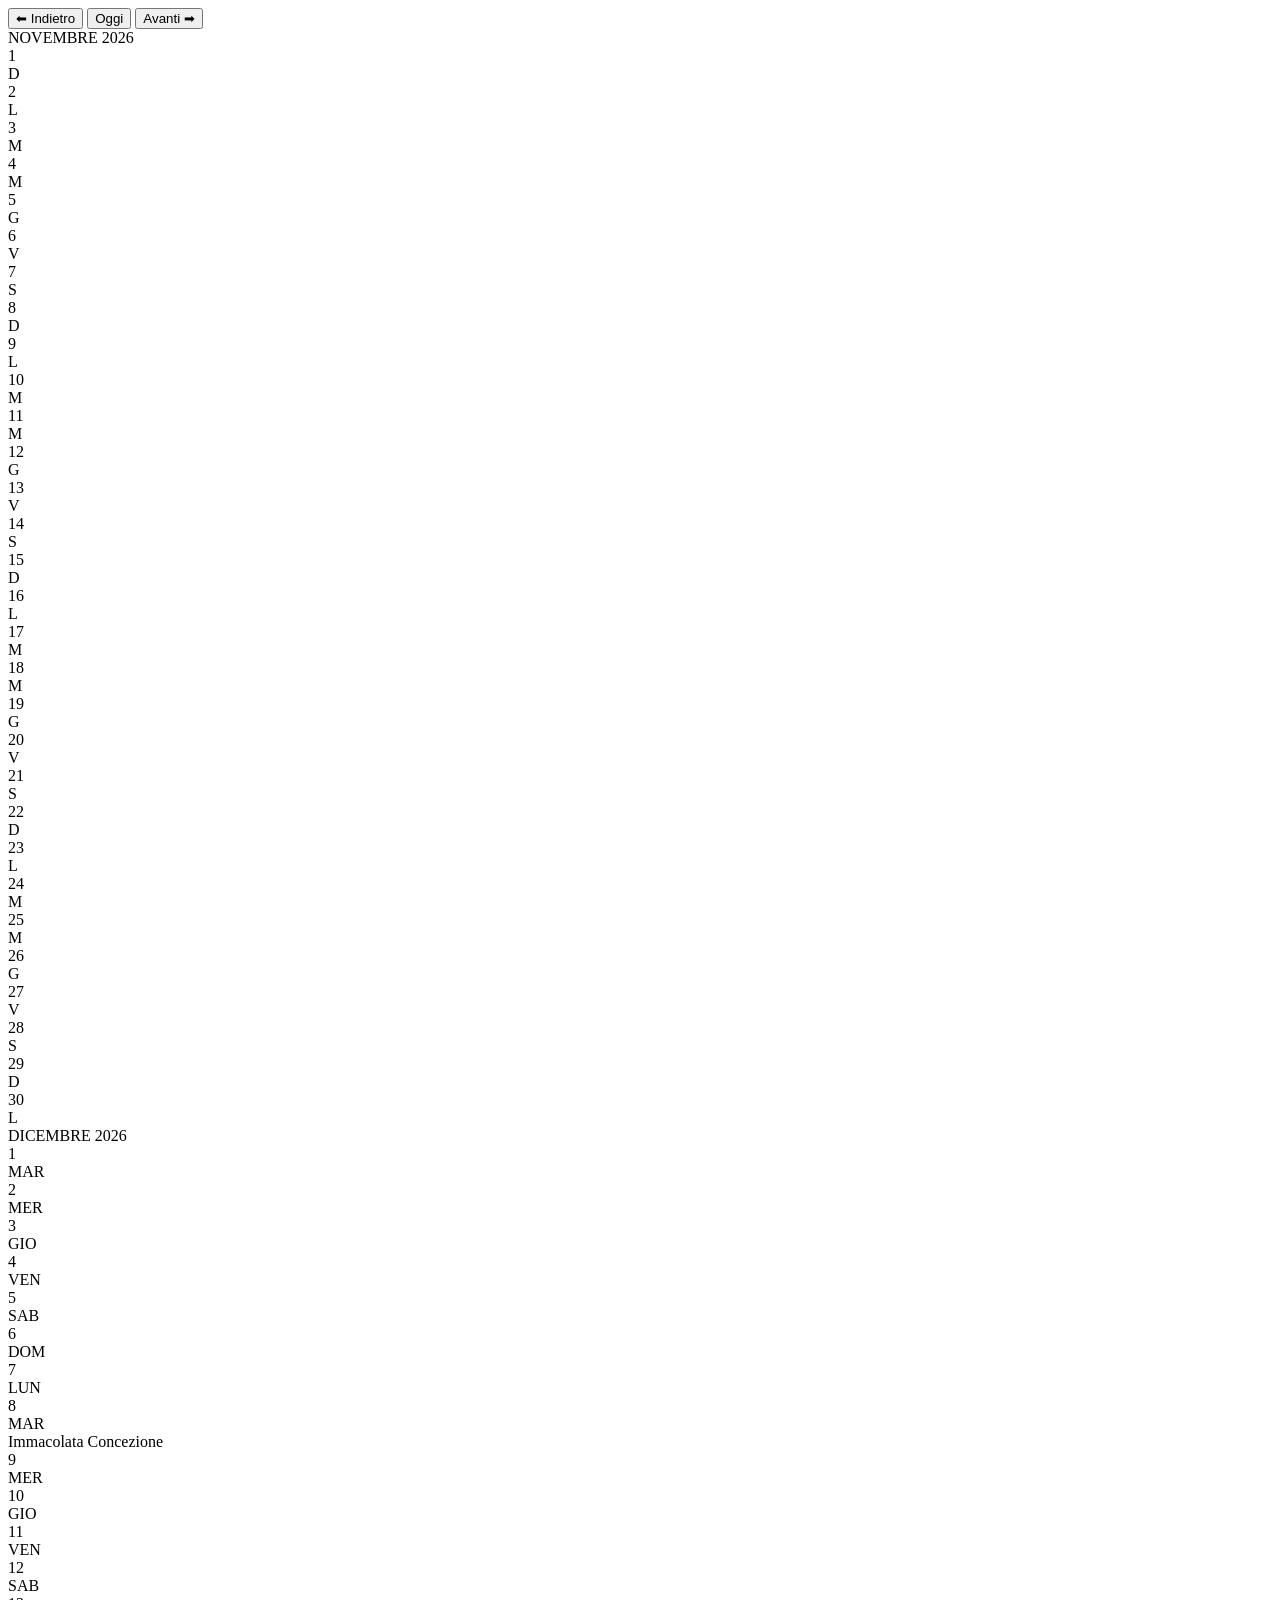
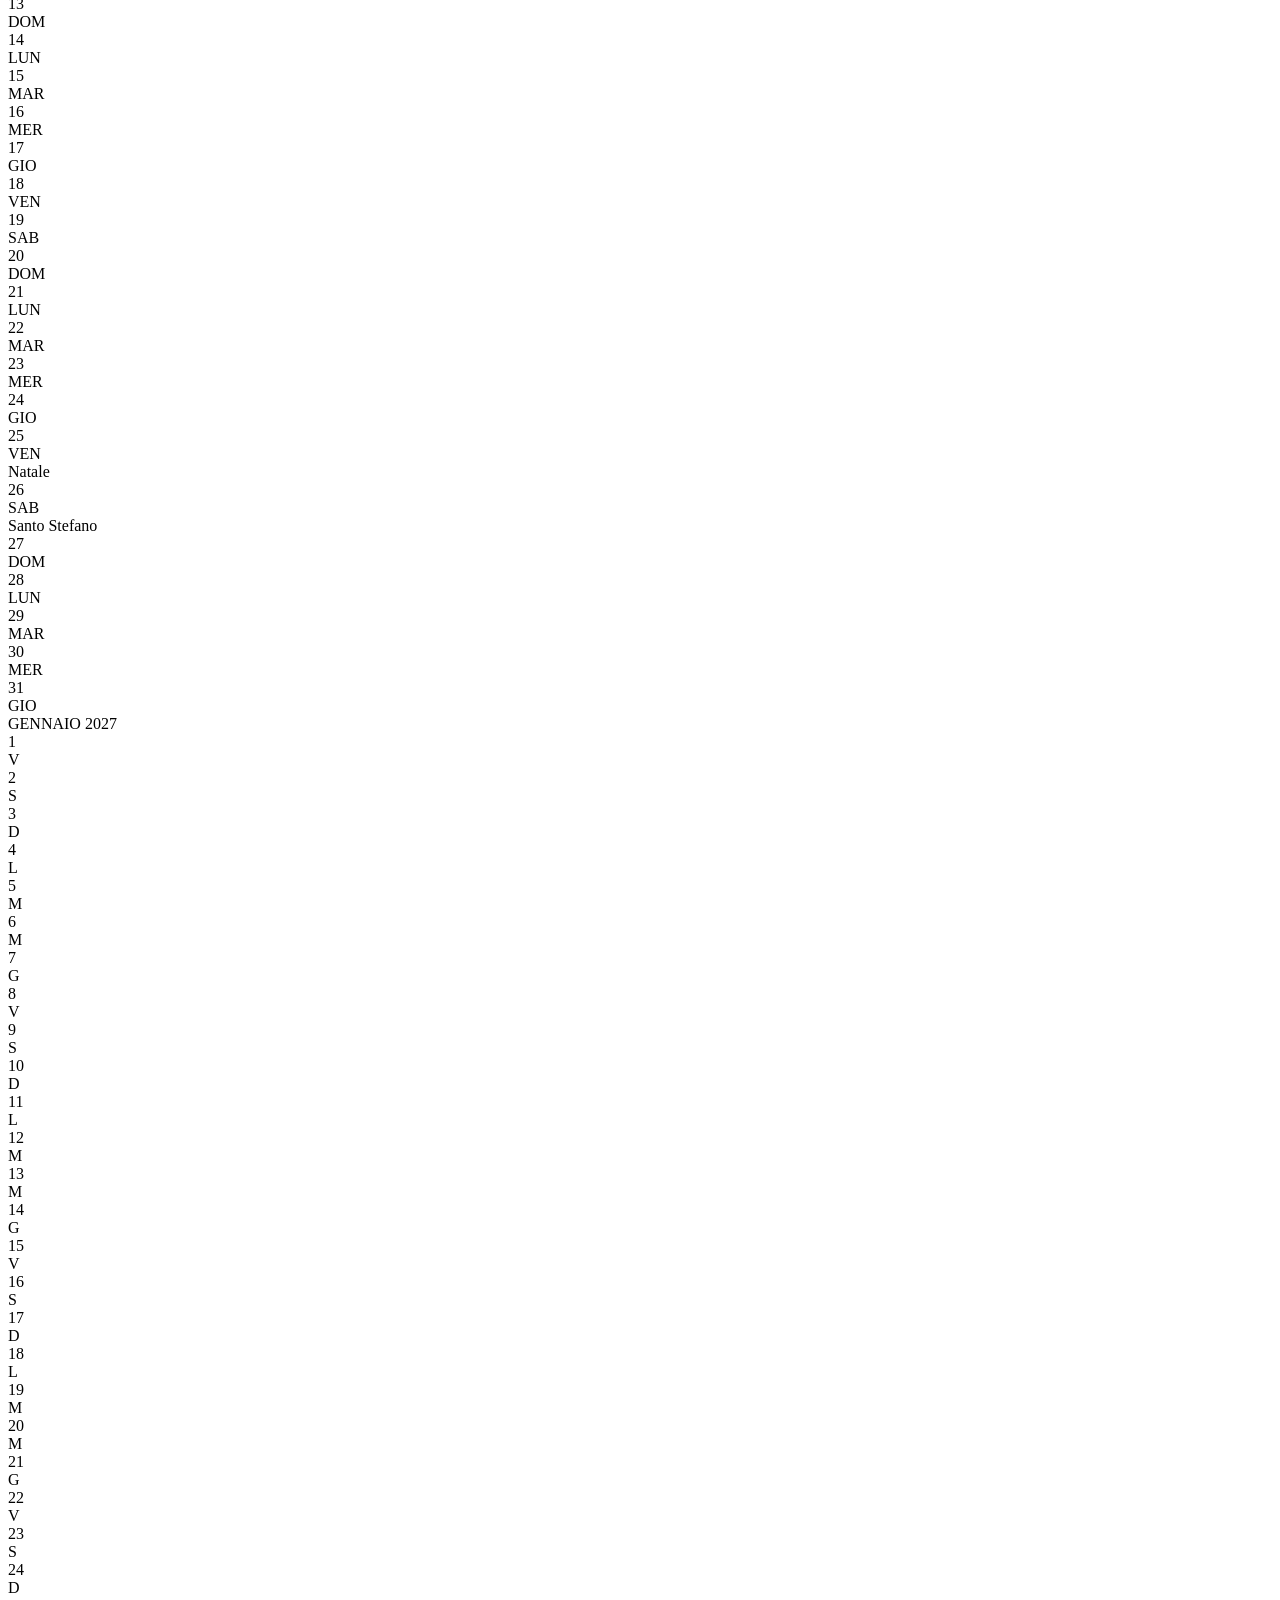
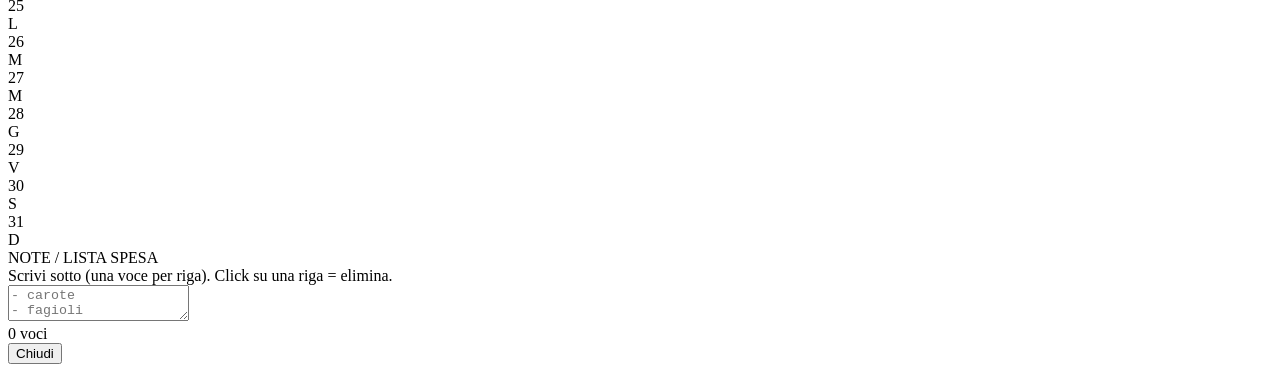
==== index.html @ e94206ba "Update index.html" ====
<!DOCTYPE html>
<html lang="it">
<head>
  <meta charset="UTF-8">
  <title>Calendario di Fabio</title>

  <!-- Viewport robusto per kiosk + mobile -->
  <meta name="viewport" content="width=device-width, initial-scale=1.0, viewport-fit=cover">

  <!-- Evita caching aggressivo lato browser (utile durante tuning) -->
  <meta http-equiv="Cache-Control" content="no-store, no-cache, must-revalidate, max-age=0">
  <meta http-equiv="Pragma" content="no-cache">
  <meta http-equiv="Expires" content="0">

  <link rel="stylesheet" href="style.css">
</head>

<body>

  <!-- WRAPPER KIOSK -->
  <div id="kiosk-root">
    <div id="calendar-app">

      <!-- CONTROLLI -->
      <div class="controls">
        <button onclick="changeMonth(-1)">⬅ Indietro</button>
        <button onclick="resetToToday()">Oggi</button>
        <button onclick="changeMonth(1)">Avanti ➡</button>
      </div>

      <div id="calendar">

        <div class="side-month">
          <div class="month-header" id="prev-month"></div>
          <div class="days" id="prev-days"></div>
        </div>

        <div class="main-month">
          <div class="month-header" id="current-month"></div>
          <div class="days" id="days"></div>
        </div>

        <div class="side-month">
          <div class="month-header" id="next-month"></div>
          <div class="days" id="next-days"></div>
        </div>

      </div>

    </div>
  </div>

  <!-- Script (defer = carica dopo il parsing HTML) -->
  <script src="script.js" defer></script>

</body>
</html>
<!-- OVERLAY NOTE / LISTA SPESA -->
<div id="notes-overlay" class="notes-overlay hidden" aria-hidden="true">
  <div class="notes-box">
    <div class="notes-header">
      <div class="notes-title">NOTE / LISTA SPESA</div>
      <div class="notes-hint">
        Scrivi sotto (una voce per riga). Click su una riga = elimina.
      </div>
    </div>

    <textarea id="notes-input" class="notes-input"
      placeholder="- carote
- fagioli
- carta igienica"></textarea>

    <div class="notes-footer">
      <div class="notes-footer-left">
        <span id="notes-count">0 voci</span>
      </div>
      <div class="notes-footer-right">
        <button id="notes-close" class="notes-btn" type="button">Chiudi</button>
      </div>
    </div>

    <div class="notes-list-wrap">
      <div id="notes-list" class="notes-list"></div>
    </div>
  </div>
</div>
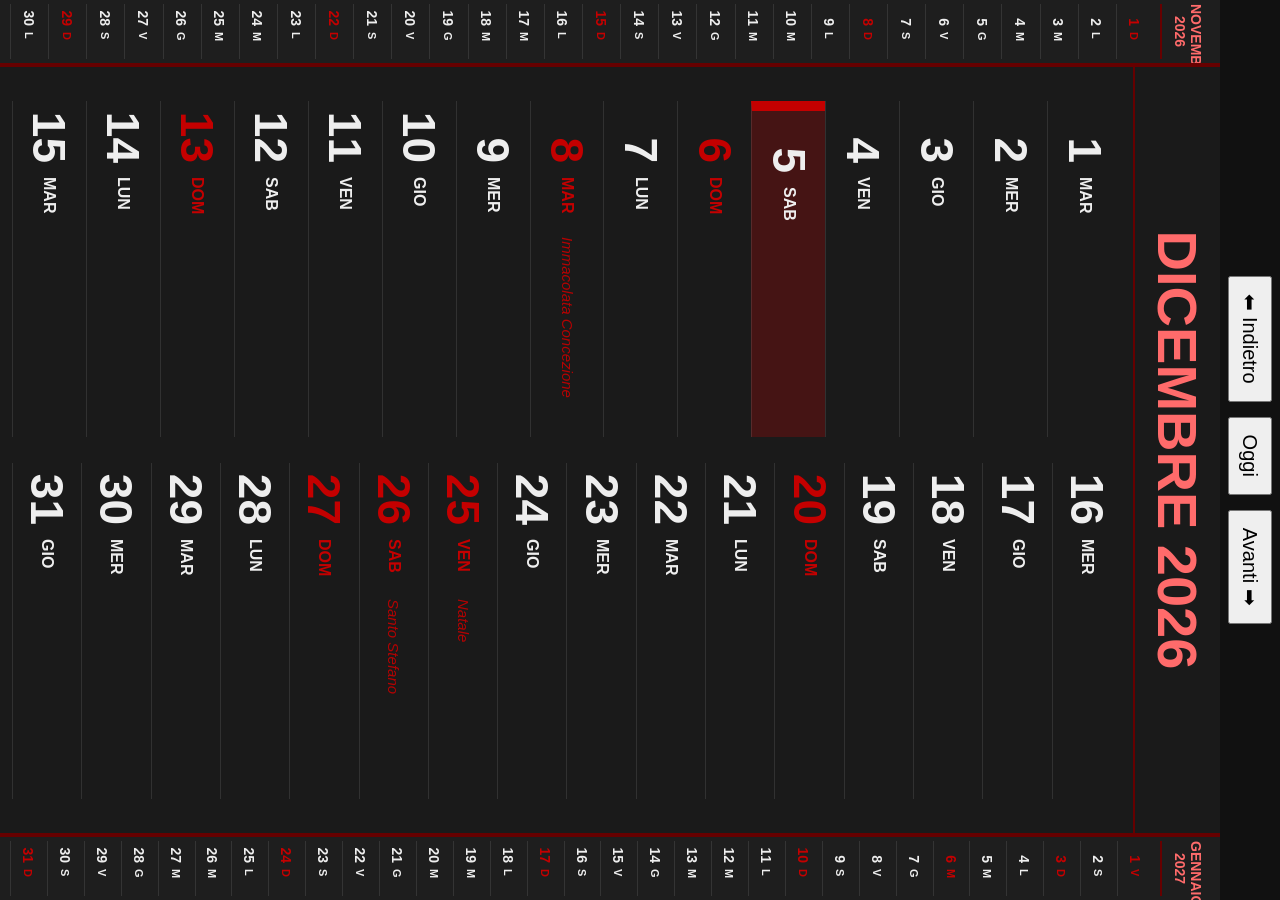
==== commit 83842755: "Update index.html" ====
--- a/index.html
+++ b/index.html
@@ -56,23 +56,19 @@
 </body>
 </html>
 <!-- OVERLAY NOTE / LISTA SPESA -->
+<!-- OVERLAY NOTE / LISTA SPESA (SOLO LETTURA) -->
 <div id="notes-overlay" class="notes-overlay hidden" aria-hidden="true">
   <div class="notes-box">
     <div class="notes-header">
       <div class="notes-title">NOTE / LISTA SPESA</div>
       <div class="notes-hint">
-        Scrivi sotto (una voce per riga). Click su una riga = elimina.
+        Solo lettura. Modifica da telefono su note.html
       </div>
     </div>
 
-    <textarea id="notes-input" class="notes-input"
-      placeholder="- carote
-- fagioli
-- carta igienica"></textarea>
-
     <div class="notes-footer">
       <div class="notes-footer-left">
-        <span id="notes-count">0 voci</span>
+        <span id="notes-count">0 righe</span>
       </div>
       <div class="notes-footer-right">
         <button id="notes-close" class="notes-btn" type="button">Chiudi</button>
@@ -80,9 +76,7 @@
     </div>
 
     <div class="notes-list-wrap">
-      <div id="notes-list" class="notes-list"></div>
+      <pre id="notes-list" class="notes-list" style="margin:0; white-space:pre-wrap; font-size:18px; line-height:1.35;"></pre>
     </div>
   </div>
 </div>
-
-
--- a/style.css
+++ b/style.css
@@ -0,0 +1,471 @@
+* { box-sizing: border-box; }
+
+:root{
+  --title-size: 56px;
+  --daynum-size: 46px;
+  --dayname-size: 16px;
+  --note-size: 15px;
+
+  --side-title-size: 14px;
+  --side-daynum-size: 14px;
+  --side-dayname-size: 11px;
+
+  --red: #c40000;
+}
+
+html, body{
+  width: 100%;
+  height: 100%;
+  overflow: hidden;
+}
+
+body{
+  margin: 0;
+  font-family: Arial, Helvetica, sans-serif;
+  background: #f4f4f4;
+  color: #111;
+}
+
+/******** CONTROLLI ********/
+.controls{
+  display: flex;
+  justify-content: center;
+  gap: 15px;
+  padding: 10px;
+}
+
+.controls button{
+  font-size: 20px;
+  padding: 8px 16px;
+  cursor: pointer;
+}
+
+/******** CALENDARIO (default non-kiosk) ********/
+#calendar{
+  display: grid;
+  grid-template-columns: 15% 70% 15%;
+  height: calc(100vh - 60px);
+  align-items: stretch;
+}
+
+/******** MESI LATERALI ********/
+.side-month{
+  background: #f1f1f1;
+  padding: 10px;
+}
+
+.side-month .month-header{
+  text-align: center;
+  font-weight: bold;
+  font-size: 20px;
+  color: #000;
+  margin-bottom: 6px;
+}
+
+.side-month .day{
+  display: flex;
+  align-items: center;
+  gap: 18px;
+  padding: 4px 0;
+  border-bottom: 1px solid #ddd;
+}
+
+.side-month .day-number{
+  width: 28px;
+  text-align: right;
+  font-weight: bold;
+  font-size: 18px;
+}
+
+.side-month .day-name{
+  font-size: 14px;
+  width: 14px;
+}
+
+/******** MESE CENTRALE ********/
+.main-month{
+  background: #fff;
+  border-left: 4px solid var(--red);
+  border-right: 4px solid var(--red);
+}
+
+.month-header{
+  text-align: center;
+  font-size: var(--title-size);
+  font-weight: bold;
+  color: var(--red);
+  padding: 14px 0;
+  border-bottom: 2px solid var(--red);
+}
+
+.days{
+  display: grid;
+  grid-template-columns: 1fr 1fr; /* 1-15 / 16-fine */
+  padding: 12px 28px;
+  gap: 24px;
+}
+
+.month-half .day{
+  display: flex;
+  align-items: center;
+  gap: 14px;
+  padding: 7px 0;
+  border-bottom: 1px solid #ddd;
+}
+
+.day-number{
+  font-size: var(--daynum-size);
+  font-weight: bold;
+  width: 62px;
+  text-align: right;
+}
+
+.day-name{
+  font-weight: bold;
+  width: 46px;
+  font-size: var(--dayname-size);
+}
+
+.holiday,
+.birthday{
+  font-size: var(--note-size);
+  font-style: italic;
+  opacity: 0.9;
+}
+
+/******** STATI ********/
+.sunday{ color: var(--red); }
+
+.today{
+  background: rgba(196,0,0,0.25);
+  border-left: 10px solid var(--red);
+  padding-left: 10px;
+}
+
+/******** NOTTE ********/
+body.night{
+  background: #111;
+  color: #eee;
+}
+
+body.night .main-month{
+  background: #1a1a1a;
+  border-color: #660000;
+}
+
+body.night .month-header{
+  color: #ff6b6b;
+  border-color: #660000;
+}
+
+body.night .side-month{
+  background: #1e1e1e;
+}
+
+body.night .month-half .day{
+  border-bottom: 1px solid rgba(255,255,255,0.10);
+}
+
+body.night .side-month .day{
+  border-bottom: 1px solid rgba(255,255,255,0.10);
+}
+
+/******** MOBILE ********/
+@media (max-width: 900px){
+  #calendar{
+    display: flex;
+    overflow-x: auto;
+  }
+  .side-month, .main-month{
+    min-width: 100vw;
+  }
+}
+
+/* ================================
+   KIOSK ROOT + ROTAZIONE
+   ================================ */
+
+#kiosk-root{
+  position: fixed;
+  inset: 0;
+  overflow: hidden;
+  background: inherit;
+}
+
+#calendar-app{
+  position: absolute;
+  top: 50%;
+  left: 50%;
+  transform-origin: center center;
+}
+
+/* stato normale */
+#calendar-app.normal{
+  transform: translate(-50%, -50%);
+  width: 100vw;
+  height: 100vh;
+}
+
+/* stato ruotato */
+#calendar-app.rotated{
+  transform: translate(-50%, -50%) rotate(90deg);
+  width: 100vh;
+  height: 100vw;
+
+  display: flex;
+  flex-direction: column;
+}
+
+/* controls sopra */
+#calendar-app.rotated .controls{
+  flex: 0 0 auto;
+  padding: 8px;
+}
+
+/* calendario deve riempire tutta l'altezza restante */
+#calendar-app.rotated #calendar{
+  flex: 1 1 auto;
+  height: 100% !important;
+  min-height: 0;
+  width: 100%;
+  max-width: 100%;
+
+  /* centrale enorme, laterali stretti */
+  grid-template-columns: 7% 86% 7%;
+  align-items: stretch;
+}
+
+/* ====== FIX CHIAVE: tutte le 3 colonne devono allungarsi fino in fondo ====== */
+#calendar-app.rotated .side-month,
+#calendar-app.rotated .main-month{
+  height: 100%;
+  display: flex;
+  flex-direction: column;
+  min-height: 0;
+}
+
+/* header fisso, lista giorni prende tutto lo spazio */
+#calendar-app.rotated .side-month .month-header,
+#calendar-app.rotated .main-month .month-header{
+  flex: 0 0 auto;
+}
+
+#calendar-app.rotated .side-month .days,
+#calendar-app.rotated .main-month .days{
+  flex: 1 1 auto;
+  min-height: 0;
+}
+
+/* ====== FIX CHIAVE: il mese centrale deve "stirare" le righe e riempire ====== */
+#calendar-app.rotated .main-month .days{
+  padding: 12px 34px;
+  gap: 26px;
+}
+
+/* rendiamo i due contenitori (1-15) e (16-fine) griglie con righe elastiche */
+#calendar-app.rotated .main-month .month-half{
+  display: grid;
+  grid-auto-rows: 1fr;   /* ogni giorno si prende una quota di altezza */
+  align-content: stretch;
+}
+
+/* ogni riga occupa tutto e la linea di separazione resta "lunga" */
+#calendar-app.rotated .main-month .month-half .day{
+  padding: 0;                     /* lasciamo che sia l’altezza a fare da spaziatura */
+  align-items: center;
+  border-bottom: 1px solid rgba(255,255,255,0.10);
+}
+
+/* in tema chiaro, riga più visibile */
+body:not(.night) #calendar-app.rotated .main-month .month-half .day{
+  border-bottom: 1px solid rgba(0,0,0,0.12);
+}
+
+/* laterali: verticali compatti ma pieni fino in fondo */
+#calendar-app.rotated .side-month{
+  padding: 6px 4px;
+}
+
+#calendar-app.rotated .side-month .month-header{
+  font-size: var(--side-title-size);
+  margin-bottom: 4px;
+}
+
+#calendar-app.rotated .side-month .days{
+  display: grid;
+  grid-template-columns: 1fr;
+  grid-auto-rows: 1fr;  /* anche loro “stirano” e riempiono lo spazio */
+  gap: 2px;
+  padding: 4px 0;
+}
+
+#calendar-app.rotated .side-month .day{
+  gap: 6px;
+  padding: 0;
+  border-bottom: 1px solid rgba(0,0,0,0.12);
+}
+
+body.night #calendar-app.rotated .side-month .day{
+  border-bottom: 1px solid rgba(255,255,255,0.10);
+}
+
+#calendar-app.rotated .side-month .day-number{
+  font-size: var(--side-daynum-size);
+  width: 22px;
+}
+
+#calendar-app.rotated .side-month .day-name{
+  font-size: var(--side-dayname-size);
+  width: 12px;
+}
+
+/* mese centrale più leggibile */
+#calendar-app.rotated .month-header{
+  font-size: 56px;
+  padding: 10px 0;
+}
+
+#calendar-app.rotated .day-number{
+  font-size: 46px;
+  width: 62px;
+}
+
+/* Nasconde eventuali overlay debug */
+#debug-orientation, #kiosk-diag{
+  display: none !important;
+}
+/* ===== OVERLAY NOTE / LISTA SPESA ===== */
+.notes-overlay {
+  position: fixed;
+  inset: 0;
+  background: rgba(0,0,0,0.65);
+  display: flex;
+  align-items: center;
+  justify-content: center;
+  z-index: 9999;
+}
+
+.notes-overlay.hidden {
+  display: none;
+}
+
+.notes-box {
+  width: min(900px, 92vw);
+  height: min(520px, 88vh);
+  background: #111;
+  color: #fff;
+  border-radius: 16px;
+  box-shadow: 0 20px 60px rgba(0,0,0,0.6);
+  padding: 16px;
+  display: flex;
+  flex-direction: column;
+  gap: 10px;
+}
+
+.notes-header .notes-title {
+  font-size: 22px;
+  font-weight: 700;
+  letter-spacing: 0.5px;
+}
+
+.notes-header .notes-hint {
+  opacity: 0.75;
+  font-size: 14px;
+  margin-top: 4px;
+}
+
+.notes-input {
+  width: 100%;
+  height: 120px;
+  resize: none;
+  border-radius: 12px;
+  border: 1px solid rgba(255,255,255,0.15);
+  background: rgba(255,255,255,0.06);
+  color: #fff;
+  padding: 12px;
+  font-size: 18px;
+  line-height: 1.3;
+  outline: none;
+}
+
+.notes-input:focus {
+  border-color: rgba(255,255,255,0.35);
+}
+
+.notes-footer {
+  display: flex;
+  align-items: center;
+  justify-content: space-between;
+  gap: 10px;
+}
+
+.notes-btn {
+  border: 0;
+  border-radius: 12px;
+  padding: 10px 14px;
+  font-size: 16px;
+  cursor: pointer;
+  background: rgba(255,255,255,0.15);
+  color: #fff;
+}
+
+.notes-btn:active {
+  transform: translateY(1px);
+}
+
+.notes-list-wrap {
+  flex: 1;
+  overflow: auto;
+  border-radius: 12px;
+  border: 1px solid rgba(255,255,255,0.12);
+  background: rgba(255,255,255,0.04);
+  padding: 10px;
+}
+
+.notes-list {
+  display: flex;
+  flex-direction: column;
+  gap: 8px;
+}
+
+.notes-item {
+  padding: 10px 12px;
+  border-radius: 10px;
+  background: rgba(255,255,255,0.06);
+  font-size: 18px;
+  cursor: pointer;
+  user-select: none;
+}
+
+.notes-item:hover {
+  background: rgba(255,255,255,0.10);
+}
+
+.notes-item .small {
+  opacity: 0.7;
+  font-size: 12px;
+  margin-left: 8px;
+}
+.event{
+  margin-top: 4px;
+  font-size: 13px;
+  font-weight: 800;
+  color: #9fe3ff;
+}
+.event.done{
+  text-decoration: line-through;
+  opacity: .6;
+}
+/* FIX OVERLAY NOTE quando calendario è ruotato */
+#calendar-app.rotated ~ #notes-overlay,
+#calendar-app.rotated + #notes-overlay,
+#calendar-app.rotated #notes-overlay,
+body.rotated #notes-overlay{
+  transform: rotate(-90deg);
+  transform-origin: center center;
+  width: 100vh;
+  height: 100vw;
+}
+
+
+
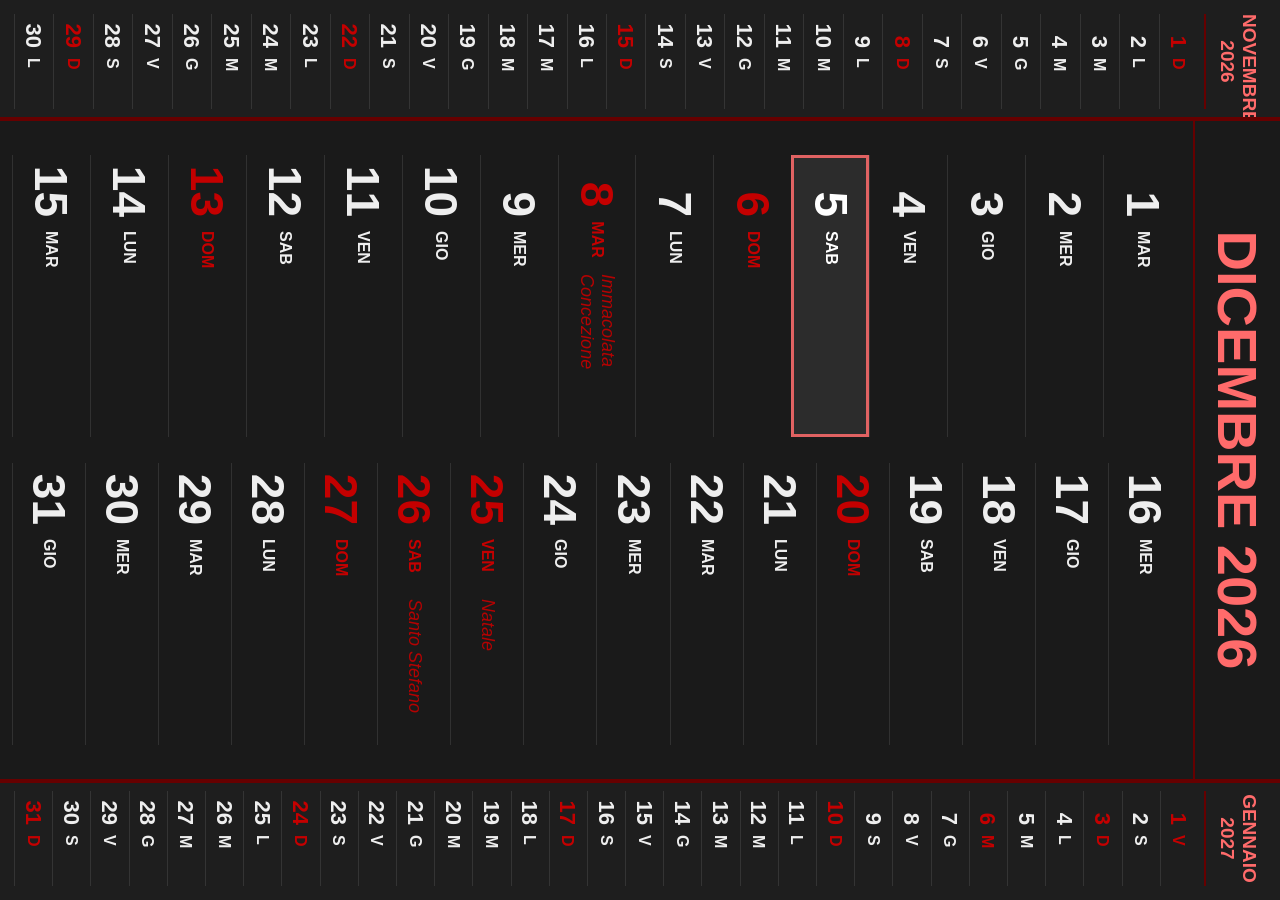
==== commit 555126f6: "Update index.html2" ====
--- a/index.html
+++ b/index.html
@@ -4,10 +4,8 @@
   <meta charset="UTF-8">
   <title>Calendario di Fabio</title>
 
-  <!-- Viewport robusto per kiosk + mobile -->
   <meta name="viewport" content="width=device-width, initial-scale=1.0, viewport-fit=cover">
 
-  <!-- Evita caching aggressivo lato browser (utile durante tuning) -->
   <meta http-equiv="Cache-Control" content="no-store, no-cache, must-revalidate, max-age=0">
   <meta http-equiv="Pragma" content="no-cache">
   <meta http-equiv="Expires" content="0">
@@ -47,16 +45,8 @@
 
       </div>
 
-    </div>
-  </div>
-
-  <!-- Script (defer = carica dopo il parsing HTML) -->
-  <script src="script.js" defer></script>
-
-</body>
-</html>
-<!-- OVERLAY NOTE / LISTA SPESA -->
-<!-- OVERLAY NOTE / LISTA SPESA (SOLO LETTURA) -->
+      <!-- OVERLAY NOTE / LISTA SPESA (SOLO LETTURA) -->
+    <!-- OVERLAY NOTE / LISTA SPESA (SOLO LETTURA) -->
 <div id="notes-overlay" class="notes-overlay hidden" aria-hidden="true">
   <div class="notes-box">
     <div class="notes-header">
@@ -76,7 +66,14 @@
     </div>
 
     <div class="notes-list-wrap">
-      <pre id="notes-list" class="notes-list" style="margin:0; white-space:pre-wrap; font-size:18px; line-height:1.35;"></pre>
+      <pre id="notes-list" class="notes-list"></pre>
     </div>
   </div>
 </div>
+      
+    </div>
+  </div>
+
+  <script src="script.js" defer></script>
+</body>
+</html>
--- a/style.css
+++ b/style.css
@@ -4,11 +4,11 @@
   --title-size: 56px;
   --daynum-size: 46px;
   --dayname-size: 16px;
-  --note-size: 15px;
-
-  --side-title-size: 14px;
-  --side-daynum-size: 14px;
-  --side-dayname-size: 11px;
+  --note-size: 18px;
+
+  --side-title-size: 19px;
+  --side-daynum-size: 22px;
+  --side-dayname-size: 16px;
 
   --red: #c40000;
 }
@@ -43,7 +43,7 @@
 /******** CALENDARIO (default non-kiosk) ********/
 #calendar{
   display: grid;
-  grid-template-columns: 15% 70% 15%;
+  grid-template-columns: 20% 60% 20%;
   height: calc(100vh - 60px);
   align-items: stretch;
 }
@@ -137,9 +137,26 @@
 .sunday{ color: var(--red); }
 
 .today{
-  background: rgba(196,0,0,0.25);
-  border-left: 10px solid var(--red);
-  padding-left: 10px;
+  background: rgba(255, 230, 230, 0.95);   /* molto chiaro, leggibile */
+  outline: 3px solid rgba(196,0,0,0.75);   /* bordo pulito */
+  outline-offset: -3px;
+  border-left: 0;
+  padding-left: 0;
+}
+
+/******** EVENTI ********/
+.event{
+  margin-top: 4px;
+  font-size: 18px;          /* NOTE PIÙ GRANDI */
+  font-weight: 800;
+  color: #111;              /* leggibile su bianco e su “oggi” */
+}
+body.night .event{
+  color: #9fe3ff;           /* di notte resta come piace a te */
+}
+.event.done{
+  text-decoration: line-through;
+  opacity: .6;
 }
 
 /******** NOTTE ********/
@@ -170,14 +187,159 @@
   border-bottom: 1px solid rgba(255,255,255,0.10);
 }
 
-/******** MOBILE ********/
+/* ===== TODAY in modalità NOTTE (tutte le versioni: mobile + schermo) ===== */
+body.night .today{
+  background: rgba(255, 255, 255, 0.08);
+  outline: 3px solid rgba(255, 107, 107, 0.85);
+  outline-offset: -3px;
+}
+
+body.night .today .day-number,
+body.night .today .day-name{
+  color: #ffffff;
+}
+
+body.night .today .event{
+  color: #ffffff;
+}
+
+/******** MOBILE: SOLO MESE CORRENTE ********/
 @media (max-width: 900px){
+
+  html,
+  body{
+    width: 100%;
+    height: auto !important;
+    min-height: 100dvh;
+    overflow-x: hidden !important;
+    overflow-y: auto !important;
+  }
+
+  body{
+    position: static !important;
+  }
+
+  #kiosk-root{
+    position: static !important;
+    inset: auto !important;
+    overflow: visible !important;
+    width: 100%;
+    height: auto !important;
+    min-height: 100%;
+  }
+
+  #calendar-app{
+    position: static !important;
+    top: auto !important;
+    left: auto !important;
+    transform: none !important;
+    transform-origin: initial !important;
+    width: 100% !important;
+    height: auto !important;
+    display: block !important;
+  }
+
+  #calendar-app.normal,
+  #calendar-app.rotated{
+    position: static !important;
+    top: auto !important;
+    left: auto !important;
+    transform: none !important;
+    width: 100% !important;
+    height: auto !important;
+    display: block !important;
+  }
+
+  /* su telefono i controlli restano visibili */
+  #calendar-app.rotated .controls{
+    display: flex !important;
+  }
+
+  /* nasconde mesi laterali */
+  .side-month{
+    display: none !important;
+  }
+
   #calendar{
+    display: block !important;
+    width: 100% !important;
+    height: auto !important;
+    min-height: auto !important;
+    overflow: visible !important;
+  }
+
+  .main-month{
+    display: block !important;
+    width: 100% !important;
+    border-left: 0;
+    border-right: 0;
+    min-height: auto !important;
+    height: auto !important;
+  }
+
+  .controls{
     display: flex;
-    overflow-x: auto;
-  }
-  .side-month, .main-month{
-    min-width: 100vw;
+    justify-content: center;
+    gap: 8px;
+    padding: 18px 8px 10px 8px;
+    flex-wrap: nowrap;
+    position: sticky;
+    top: 0;
+    z-index: 20;
+    background: inherit;
+  }
+
+  .controls button{
+    font-size: 16px;
+    padding: 8px 10px;
+  }
+
+  .main-month .month-header{
+    font-size: 32px;
+    padding: 10px 0;
+  }
+
+  /* una sola colonna verticale */
+  .days{
+    display: block !important;
+    padding: 10px 12px 24px 12px;
+  }
+
+  .month-half{
+    display: block !important;
+  }
+
+  .month-half .day{
+    gap: 8px;
+    padding: 6px 0;
+  }
+
+  .day-number{
+    font-size: 34px;
+    width: 44px;
+  }
+
+  .day-name{
+    font-size: 13px;
+    width: 34px;
+  }
+
+  .holiday,
+  .birthday{
+    font-size: 14px;
+  }
+
+  .event{
+    font-size: 14px;
+    margin-top: 2px;
+  }
+
+  .today{
+    outline-width: 2px;
+  }
+
+  body.night .today{
+    outline-width: 2px;
   }
 }
 
@@ -218,8 +380,7 @@
 
 /* controls sopra */
 #calendar-app.rotated .controls{
-  flex: 0 0 auto;
-  padding: 8px;
+  display: none;
 }
 
 /* calendario deve riempire tutta l'altezza restante */
@@ -231,7 +392,7 @@
   max-width: 100%;
 
   /* centrale enorme, laterali stretti */
-  grid-template-columns: 7% 86% 7%;
+  grid-template-columns: 13% 74% 13%;
   align-items: stretch;
 }
 
@@ -265,13 +426,13 @@
 /* rendiamo i due contenitori (1-15) e (16-fine) griglie con righe elastiche */
 #calendar-app.rotated .main-month .month-half{
   display: grid;
-  grid-auto-rows: 1fr;   /* ogni giorno si prende una quota di altezza */
+  grid-auto-rows: 1fr;
   align-content: stretch;
 }
 
 /* ogni riga occupa tutto e la linea di separazione resta "lunga" */
 #calendar-app.rotated .main-month .month-half .day{
-  padding: 0;                     /* lasciamo che sia l’altezza a fare da spaziatura */
+  padding: 0;
   align-items: center;
   border-bottom: 1px solid rgba(255,255,255,0.10);
 }
@@ -283,7 +444,25 @@
 
 /* laterali: verticali compatti ma pieni fino in fondo */
 #calendar-app.rotated .side-month{
-  padding: 6px 4px;
+  padding: 10px 6px;
+}
+
+/* =========================
+   OFFSET LATERALI (RUOTATO)
+   - sinistra: mese precedente
+   - destra: mese successivo
+   ========================= */
+
+/* colonna SINISTRA: allontana dal bordo esterno (sinistro) */
+#calendar-app.rotated #calendar > .side-month:first-child{
+  padding-left: 14px;   /* aumenta/diminuisci di 2px se vuoi */
+  padding-right: 8px;
+}
+
+/* colonna DESTRA: allontana dal bordo esterno (destro) */
+#calendar-app.rotated #calendar > .side-month:last-child{
+  padding-right: 14px;  /* aumenta/diminuisci di 2px se vuoi */
+  padding-left: 8px;
 }
 
 #calendar-app.rotated .side-month .month-header{
@@ -294,14 +473,14 @@
 #calendar-app.rotated .side-month .days{
   display: grid;
   grid-template-columns: 1fr;
-  grid-auto-rows: 1fr;  /* anche loro “stirano” e riempiono lo spazio */
+  grid-auto-rows: 1fr;
   gap: 2px;
   padding: 4px 0;
 }
 
 #calendar-app.rotated .side-month .day{
-  gap: 6px;
-  padding: 0;
+  gap: 10px;        /* più aria tra numero e giorno */
+  padding: 2px 0;   /* righe un po’ più “alte” */
   border-bottom: 1px solid rgba(0,0,0,0.12);
 }
 
@@ -311,12 +490,14 @@
 
 #calendar-app.rotated .side-month .day-number{
   font-size: var(--side-daynum-size);
-  width: 22px;
+  width: 34px;
+  font-weight: 800;   /* aggiunto */
 }
 
 #calendar-app.rotated .side-month .day-name{
   font-size: var(--side-dayname-size);
-  width: 12px;
+  width: 22px;
+  font-weight: 700;   /* aggiunto */
 }
 
 /* mese centrale più leggibile */
@@ -334,9 +515,10 @@
 #debug-orientation, #kiosk-diag{
   display: none !important;
 }
+
 /* ===== OVERLAY NOTE / LISTA SPESA ===== */
 .notes-overlay {
-  position: fixed;
+  position: absolute;
   inset: 0;
   background: rgba(0,0,0,0.65);
   display: flex;
@@ -446,26 +628,44 @@
   font-size: 12px;
   margin-left: 8px;
 }
-.event{
-  margin-top: 4px;
-  font-size: 13px;
-  font-weight: 800;
-  color: #9fe3ff;
-}
-.event.done{
-  text-decoration: line-through;
-  opacity: .6;
-}
+
 /* FIX OVERLAY NOTE quando calendario è ruotato */
 #calendar-app.rotated ~ #notes-overlay,
 #calendar-app.rotated + #notes-overlay,
 #calendar-app.rotated #notes-overlay,
 body.rotated #notes-overlay{
-  transform: rotate(-90deg);
+  transform: rotate(0deg);
   transform-origin: center center;
   width: 100vh;
   height: 100vw;
 }
-
-
-
+/* Pulsanti solo mobile */
+.mobile-only {
+  display: none;
+}
+
+@media (max-width: 768px) {
+  .mobile-only {
+    display: inline-block;
+  }
+}
+
+
+
+
+
+
+
+
+
+
+
+
+
+
+
+
+
+
+
+
